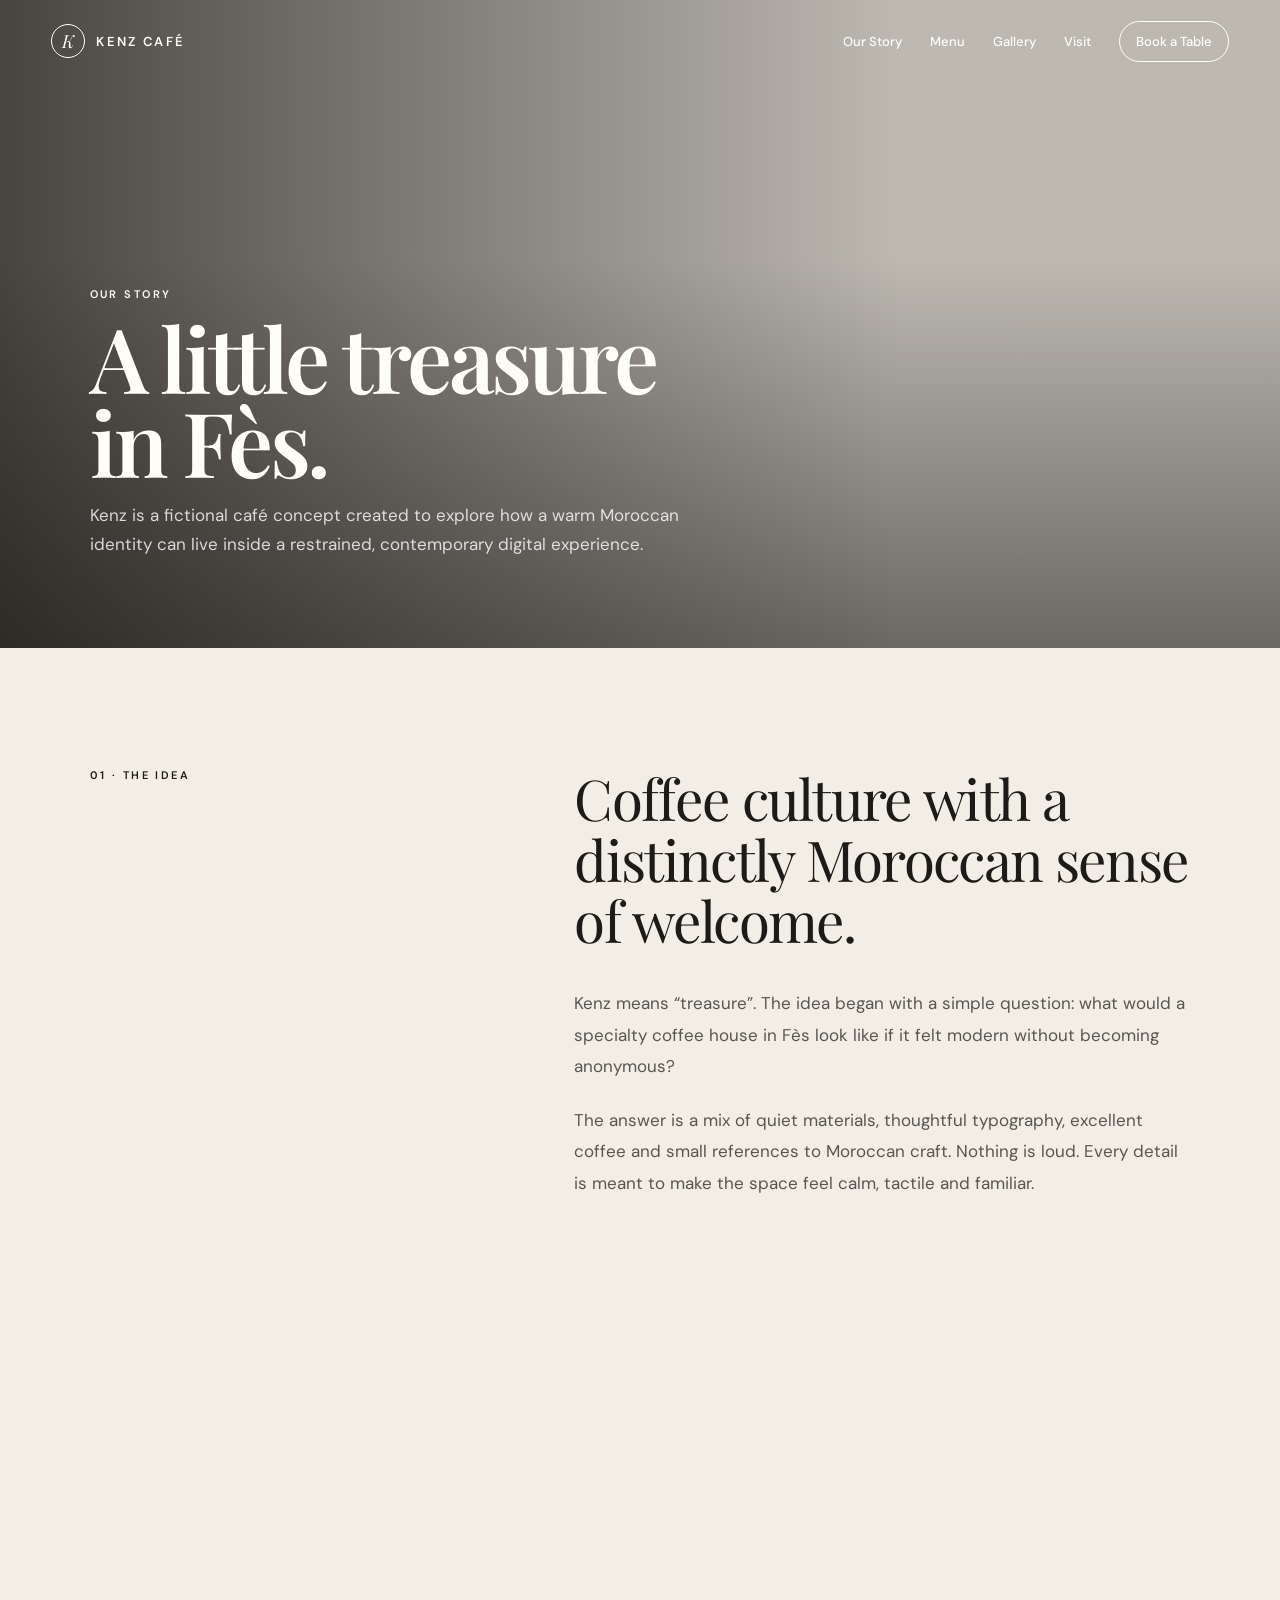
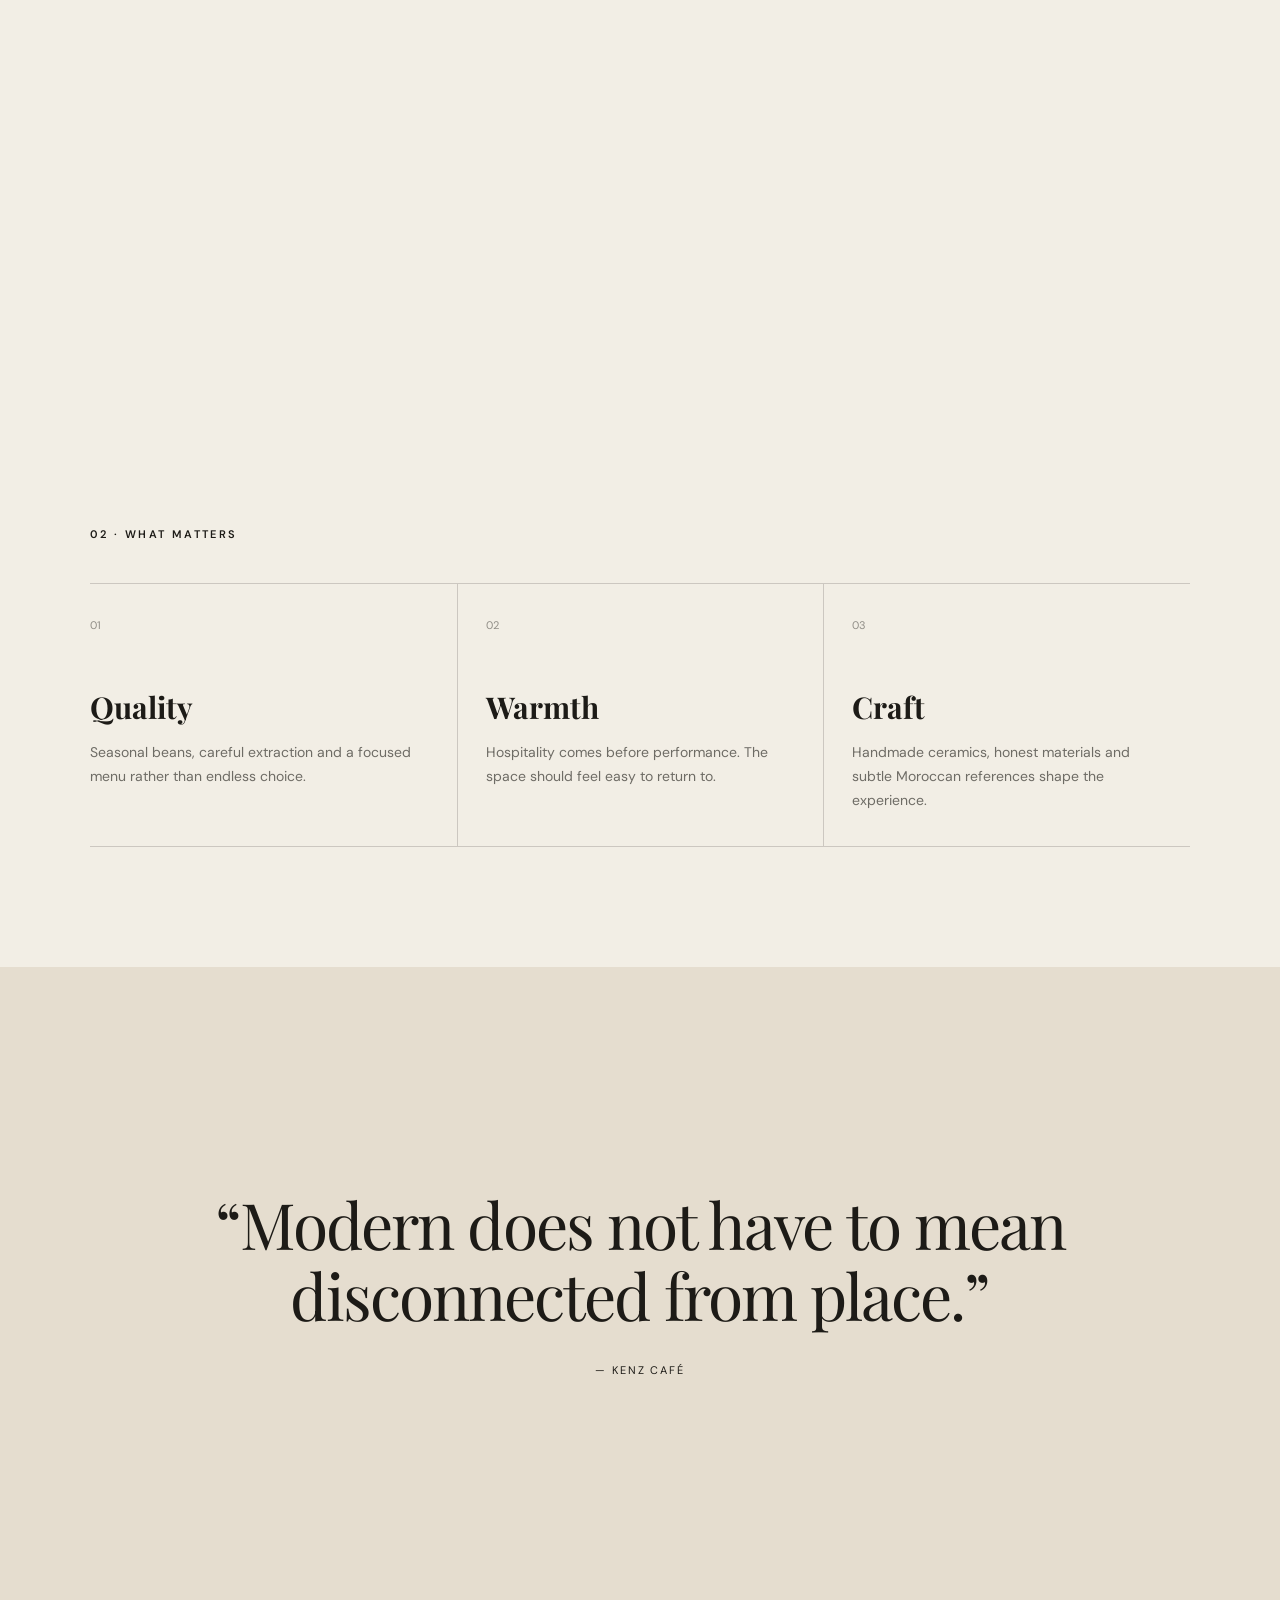
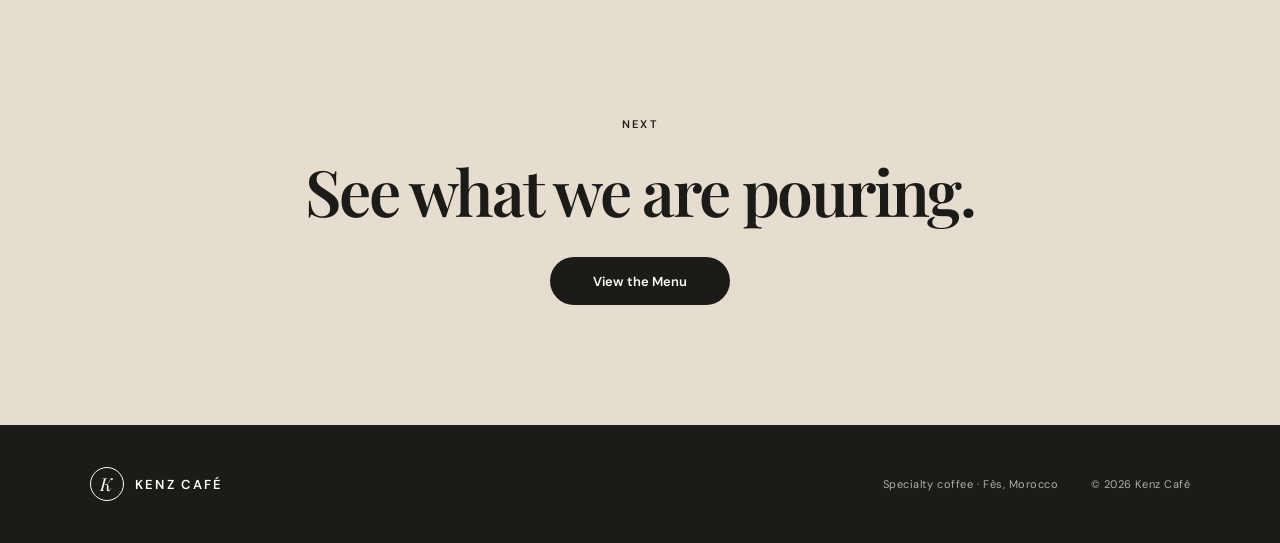
==== about.html @ d9c7d301 "Add About page" ====
<!DOCTYPE html>
<html lang="en">
<head>
  <meta charset="UTF-8" />
  <meta name="viewport" content="width=device-width, initial-scale=1.0" />
  <meta name="description" content="Discover Kenz Café, a contemporary Moroccan specialty coffee house in Fès." />
  <title>Our Story — Kenz Café</title>
  <link rel="preconnect" href="https://fonts.googleapis.com">
  <link rel="preconnect" href="https://fonts.gstatic.com" crossorigin>
  <link href="https://fonts.googleapis.com/css2?family=DM+Sans:wght@400;500;600&family=Playfair+Display:ital,wght@0,600;1,500&display=swap" rel="stylesheet">
  <link rel="stylesheet" href="styles.css" />
  <link rel="stylesheet" href="pages.css" />
</head>
<body data-page="about">
  <header class="site-header" id="siteHeader">
    <a class="brand" href="index.html" aria-label="Kenz Café home">
      <span class="brand-mark">K</span>
      <span class="brand-name">KENZ CAFÉ</span>
    </a>
    <button class="menu-toggle" id="menuToggle" aria-expanded="false" aria-controls="mainNav" aria-label="Open navigation">
      <span></span><span></span>
    </button>
    <nav class="main-nav" id="mainNav" aria-label="Main navigation">
      <a href="about.html" data-nav="about">Our Story</a>
      <a href="menu.html" data-nav="menu">Menu</a>
      <a href="gallery.html" data-nav="gallery">Gallery</a>
      <a href="contact.html" data-nav="contact">Visit</a>
      <a class="nav-cta" href="contact.html#booking">Book a Table</a>
    </nav>
  </header>

  <main>
    <section class="inner-hero" style="--inner-image:url('https://images.unsplash.com/photo-1498804103079-a6351b050096?auto=format&fit=crop&w=2200&q=88')">
      <div class="inner-hero-content">
        <p class="eyebrow">Our Story</p>
        <h1>A little treasure<br>in Fès.</h1>
        <p>Kenz is a fictional café concept created to explore how a warm Moroccan identity can live inside a restrained, contemporary digital experience.</p>
      </div>
    </section>

    <section class="section page-intro">
      <div class="section-kicker">01 · The idea</div>
      <div>
        <p class="lead">Coffee culture with a distinctly Moroccan sense of welcome.</p>
        <div class="prose" style="margin-top:38px">
          <p>Kenz means “treasure”. The idea began with a simple question: what would a specialty coffee house in Fès look like if it felt modern without becoming anonymous?</p>
          <p>The answer is a mix of quiet materials, thoughtful typography, excellent coffee and small references to Moroccan craft. Nothing is loud. Every detail is meant to make the space feel calm, tactile and familiar.</p>
        </div>
      </div>
    </section>

    <section class="full-bleed-photo" style="--photo:url('https://images.unsplash.com/photo-1445116572660-236099ec97a0?auto=format&fit=crop&w=2200&q=88')" aria-label="Warm coffee house interior"></section>

    <section class="section">
      <div class="section-kicker">02 · What matters</div>
      <div class="values-grid" style="margin-top:42px">
        <article class="value-card">
          <span class="value-number">01</span>
          <h3>Quality</h3>
          <p>Seasonal beans, careful extraction and a focused menu rather than endless choice.</p>
        </article>
        <article class="value-card">
          <span class="value-number">02</span>
          <h3>Warmth</h3>
          <p>Hospitality comes before performance. The space should feel easy to return to.</p>
        </article>
        <article class="value-card">
          <span class="value-number">03</span>
          <h3>Craft</h3>
          <p>Handmade ceramics, honest materials and subtle Moroccan references shape the experience.</p>
        </article>
      </div>
    </section>

    <section class="quote-section section">
      <blockquote>“Modern does not have to mean disconnected from place.”</blockquote>
      <span>— Kenz Café</span>
    </section>

    <section class="section page-cta">
      <div class="section-kicker">Next</div>
      <h2>See what we are pouring.</h2>
      <a class="btn btn-dark" href="menu.html">View the Menu</a>
    </section>
  </main>

  <footer>
    <a class="brand footer-brand" href="index.html">
      <span class="brand-mark">K</span>
      <span class="brand-name">KENZ CAFÉ</span>
    </a>
    <p>Specialty coffee · Fès, Morocco</p>
    <p>© <span id="year"></span> Kenz Café</p>
  </footer>

  <script src="script.js"></script>
</body>
</html>
---- styles.css ----
:root {
  --ink: #1d1b17;
  --paper: #f2eee5;
  --paper-2: #e5ddcf;
  --sand: #c6a77a;
  --brown: #6e4e35;
  --olive: #5d6650;
  --white: #fffdf8;
  --line: rgba(29, 27, 23, 0.18);
  --serif: "Playfair Display", Georgia, serif;
  --sans: "DM Sans", Arial, sans-serif;
}

* {
  box-sizing: border-box;
}

html {
  scroll-behavior: smooth;
}

body {
  margin: 0;
  color: var(--ink);
  background: var(--paper);
  font-family: var(--sans);
}

img {
  max-width: 100%;
}

a {
  color: inherit;
}

button,
a {
  -webkit-tap-highlight-color: transparent;
}

.site-header {
  position: fixed;
  z-index: 30;
  top: 0;
  left: 0;
  width: 100%;
  min-height: 82px;
  padding: 0 4vw;
  display: flex;
  align-items: center;
  justify-content: space-between;
  color: var(--white);
  transition: background .35s ease, color .35s ease, min-height .35s ease, box-shadow .35s ease;
}

.site-header.scrolled {
  color: var(--ink);
  background: rgba(242, 238, 229, .93);
  backdrop-filter: blur(14px);
  min-height: 68px;
  box-shadow: 0 1px 0 var(--line);
}

.brand {
  display: inline-flex;
  align-items: center;
  gap: 11px;
  text-decoration: none;
}

.brand-mark {
  width: 34px;
  height: 34px;
  border: 1px solid currentColor;
  border-radius: 50%;
  display: grid;
  place-items: center;
  font-family: var(--serif);
  font-style: italic;
  font-size: 18px;
}

.brand-name {
  font-size: 13px;
  font-weight: 600;
  letter-spacing: .18em;
}

.main-nav {
  display: flex;
  align-items: center;
  gap: 28px;
}

.main-nav a {
  text-decoration: none;
  font-size: 13px;
  font-weight: 500;
}

.nav-cta {
  border: 1px solid currentColor;
  padding: 11px 16px;
  border-radius: 999px;
}

.menu-toggle {
  display: none;
}

.hero {
  position: relative;
  min-height: 100svh;
  color: var(--white);
  display: grid;
  align-items: end;
  overflow: hidden;
}

.hero-media,
.hero-overlay {
  position: absolute;
  inset: 0;
}

.hero-media {
  background:
    url("https://images.unsplash.com/photo-1495474472287-4d71bcdd2085?auto=format&fit=crop&w=2200&q=88")
    center 55% / cover no-repeat;
  transform: scale(1.02);
}

.hero-overlay {
  background:
    linear-gradient(90deg, rgba(18,15,12,.78) 0%, rgba(18,15,12,.38) 48%, rgba(18,15,12,.12) 72%),
    linear-gradient(0deg, rgba(18,15,12,.42), transparent 45%);
}

.hero-content {
  position: relative;
  z-index: 2;
  width: min(780px, 82vw);
  padding: 0 0 10vh 7vw;
}

.eyebrow,
.section-kicker {
  font-size: 11px;
  text-transform: uppercase;
  letter-spacing: .22em;
  font-weight: 600;
}

.hero h1,
.section h2 {
  font-family: var(--serif);
  font-weight: 600;
  letter-spacing: -.035em;
}

.hero h1 {
  margin: 16px 0 20px;
  font-size: clamp(58px, 7vw, 108px);
  line-height: .92;
}

.hero h1 em {
  font-weight: 500;
}

.hero-copy {
  max-width: 560px;
  font-size: 17px;
  line-height: 1.7;
  color: rgba(255,255,255,.82);
}

.hero-actions {
  margin-top: 32px;
  display: flex;
  align-items: center;
  gap: 24px;
}

.btn {
  display: inline-flex;
  justify-content: center;
  align-items: center;
  min-height: 48px;
  padding: 0 22px;
  border-radius: 999px;
  text-decoration: none;
  font-size: 13px;
  font-weight: 600;
}

.btn-light {
  background: var(--white);
  color: var(--ink);
}

.btn-dark {
  background: var(--ink);
  color: var(--white);
}

.text-link {
  display: inline-flex;
  align-items: center;
  gap: 8px;
  text-decoration: none;
  font-size: 13px;
  font-weight: 600;
  padding-bottom: 5px;
  border-bottom: 1px solid currentColor;
}

.text-link span {
  transition: transform .2s ease;
}

.text-link:hover span {
  transform: translate(3px, -3px);
}

.light {
  color: var(--white);
}

.hero-note {
  position: absolute;
  z-index: 2;
  right: 4vw;
  bottom: 5vh;
  text-align: right;
  display: grid;
  gap: 4px;
}

.hero-note span {
  font-size: 11px;
  text-transform: uppercase;
  letter-spacing: .18em;
  opacity: .7;
}

.hero-note strong {
  font-size: 14px;
}

.section {
  padding: 120px 7vw;
}

.story-grid {
  margin-top: 42px;
  display: grid;
  grid-template-columns: 1.05fr .95fr;
  gap: 9vw;
  align-items: start;
}

.section h2 {
  margin: 0;
  font-size: clamp(44px, 5vw, 78px);
  line-height: 1;
}

.story-copy {
  max-width: 580px;
}

.story-copy p {
  margin: 0 0 22px;
  font-size: 17px;
  line-height: 1.85;
  color: rgba(29,27,23,.74);
}

.story-copy .text-link {
  margin-top: 18px;
}

.feature-image {
  position: relative;
  min-height: 72vh;
  margin: 0 2vw;
  background:
    url("https://images.unsplash.com/photo-1501339847302-ac426a4a7cbb?auto=format&fit=crop&w=2200&q=88")
    center / cover no-repeat;
}

.feature-badge {
  position: absolute;
  right: 5vw;
  bottom: 5vw;
  width: 190px;
  aspect-ratio: 1;
  background: var(--paper);
  border-radius: 50%;
  display: grid;
  place-content: center;
  text-align: center;
  gap: 6px;
}

.feature-badge span {
  font-size: 10px;
  text-transform: uppercase;
  letter-spacing: .16em;
}

.feature-badge strong {
  font-family: var(--serif);
  font-size: 24px;
}

.menu-section {
  background: var(--ink);
  color: var(--white);
}

.menu-heading {
  display: flex;
  justify-content: space-between;
  align-items: end;
  gap: 40px;
}

.menu-heading h2 {
  margin-top: 35px;
}

.menu-tabs {
  display: flex;
  gap: 8px;
  flex-wrap: wrap;
}

.tab {
  border: 1px solid rgba(255,255,255,.25);
  color: var(--white);
  background: transparent;
  padding: 10px 16px;
  border-radius: 999px;
  cursor: pointer;
  font: inherit;
  font-size: 12px;
}

.tab.active {
  color: var(--ink);
  background: var(--white);
}

.menu-list {
  margin-top: 70px;
  border-top: 1px solid rgba(255,255,255,.2);
}

.menu-item {
  display: grid;
  grid-template-columns: 90px 1fr auto;
  gap: 24px;
  align-items: baseline;
  padding: 25px 0;
  border-bottom: 1px solid rgba(255,255,255,.2);
  opacity: 0;
  transform: translateY(8px);
  animation: menuItemIn .35s ease forwards;
}

.menu-item-index {
  font-size: 11px;
  opacity: .45;
}

.menu-item-name {
  font-family: var(--serif);
  font-size: 30px;
}

.menu-item-desc {
  margin-top: 7px;
  max-width: 520px;
  font-size: 13px;
  line-height: 1.6;
  color: rgba(255,255,255,.62);
}

.menu-item-price {
  font-size: 14px;
  font-weight: 600;
}

@keyframes menuItemIn {
  to { opacity: 1; transform: translateY(0); }
}

.space-grid {
  margin-top: 44px;
  display: grid;
  grid-template-columns: 1.25fr .75fr;
  gap: 20px;
  align-items: end;
}

.space-card {
  margin: 0;
}

.space-card-large .space-image {
  min-height: 68vh;
}

.space-card:not(.space-card-large) .space-image {
  min-height: 47vh;
}

.space-image {
  background-size: cover;
  background-position: center;
}

.space-image-one {
  background-image: url("https://images.unsplash.com/photo-1442512595331-e89e73853f31?auto=format&fit=crop&w=1800&q=86");
}

.space-image-two {
  background-image: url("https://images.unsplash.com/photo-1511081692775-05d0f180a065?auto=format&fit=crop&w=1400&q=86");
}

.space-caption {
  padding-top: 13px;
  display: flex;
  justify-content: space-between;
  gap: 20px;
  font-size: 12px;
}

.space-caption span {
  opacity: .55;
}

.quote-section {
  min-height: 70vh;
  background: var(--paper-2);
  display: grid;
  place-content: center;
  text-align: center;
}

.quote-section blockquote {
  width: min(980px, 84vw);
  margin: 0 auto 32px;
  font-family: var(--serif);
  font-size: clamp(38px, 5vw, 72px);
  line-height: 1.12;
  letter-spacing: -.03em;
}

.quote-section > span {
  font-size: 11px;
  text-transform: uppercase;
  letter-spacing: .18em;
}

.contact {
  display: grid;
  grid-template-columns: 1fr 1fr;
  gap: 10vw;
  align-items: center;
}

.contact h2 {
  margin: 36px 0 24px;
}

.contact-copy p {
  max-width: 440px;
  line-height: 1.7;
  color: rgba(29,27,23,.65);
}

.contact-card {
  border-top: 1px solid var(--line);
}

.contact-row {
  padding: 20px 0;
  border-bottom: 1px solid var(--line);
  display: flex;
  justify-content: space-between;
  gap: 24px;
  font-size: 13px;
}

.contact-row span {
  opacity: .55;
}

.contact-row a {
  text-decoration: none;
}

.contact-card .btn {
  margin-top: 28px;
  width: 100%;
}

footer {
  padding: 42px 7vw;
  background: var(--ink);
  color: var(--white);
  display: grid;
  grid-template-columns: 1fr auto auto;
  gap: 32px;
  align-items: center;
  font-size: 11px;
  letter-spacing: .05em;
}

footer p {
  margin: 0;
  opacity: .65;
}

@media (max-width: 900px) {
  .site-header {
    min-height: 70px;
  }

  .menu-toggle {
    display: grid;
    place-content: center;
    width: 42px;
    height: 42px;
    border: 0;
    padding: 0;
    background: transparent;
    color: inherit;
    cursor: pointer;
    z-index: 32;
  }

  .menu-toggle span {
    width: 24px;
    height: 1px;
    background: currentColor;
    margin: 4px 0;
    transition: transform .25s ease;
  }

  .menu-toggle.open span:first-child {
    transform: translateY(4.5px) rotate(45deg);
  }

  .menu-toggle.open span:last-child {
    transform: translateY(-4.5px) rotate(-45deg);
  }

  .main-nav {
    position: fixed;
    inset: 0;
    background: var(--paper);
    color: var(--ink);
    flex-direction: column;
    justify-content: center;
    align-items: flex-start;
    padding: 12vw;
    gap: 26px;
    transform: translateX(100%);
    transition: transform .32s ease;
  }

  .main-nav.open {
    transform: translateX(0);
  }

  .main-nav a {
    font-family: var(--serif);
    font-size: 34px;
  }

  .nav-cta {
    font-family: var(--sans) !important;
    font-size: 13px !important;
  }

  .hero-content {
    width: 88vw;
    padding: 0 6vw 11vh;
  }

  .hero-note {
    display: none;
  }

  .section {
    padding: 90px 6vw;
  }

  .story-grid,
  .contact {
    grid-template-columns: 1fr;
    gap: 48px;
  }

  .menu-heading {
    display: grid;
    align-items: start;
  }

  .menu-tabs {
    margin-top: 10px;
  }

  .space-grid {
    grid-template-columns: 1fr;
  }

  .space-card-large .space-image,
  .space-card:not(.space-card-large) .space-image {
    min-height: 60vh;
  }

  footer {
    grid-template-columns: 1fr;
  }
}

@media (max-width: 560px) {
  .hero h1 {
    font-size: 54px;
  }

  .hero-copy {
    font-size: 15px;
  }

  .hero-actions {
    align-items: flex-start;
    flex-direction: column;
  }

  .section {
    padding: 76px 6vw;
  }

  .menu-item {
    grid-template-columns: 36px 1fr auto;
    gap: 12px;
  }

  .menu-item-name {
    font-size: 24px;
  }

  .menu-item-desc {
    padding-right: 8px;
  }

  .feature-image {
    min-height: 62vh;
    margin: 0;
  }

  .feature-badge {
    width: 145px;
    right: 24px;
    bottom: 24px;
  }

  .feature-badge strong {
    font-size: 19px;
  }

  .contact-row {
    flex-direction: column;
    gap: 7px;
  }
}

@media (prefers-reduced-motion: reduce) {
  html {
    scroll-behavior: auto;
  }

  *,
  *::before,
  *::after {
    animation-duration: .01ms !important;
    animation-iteration-count: 1 !important;
    transition-duration: .01ms !important;
  }
}
---- pages.css ----
/* Inner pages for MAQTA Lab 01 — Kenz Café */

.main-nav a.active {
  opacity: 1;
  position: relative;
}

.main-nav a.active::after {
  content: "";
  position: absolute;
  left: 0;
  right: 0;
  bottom: -8px;
  height: 1px;
  background: currentColor;
}

.inner-hero {
  position: relative;
  min-height: 72svh;
  display: grid;
  align-items: end;
  color: var(--white);
  overflow: hidden;
}

.inner-hero::before,
.inner-hero::after {
  content: "";
  position: absolute;
  inset: 0;
}

.inner-hero::before {
  background: var(--inner-image) center / cover no-repeat;
  transform: scale(1.02);
}

.inner-hero::after {
  background: linear-gradient(90deg, rgba(18,15,12,.76), rgba(18,15,12,.24) 70%),
              linear-gradient(0deg, rgba(18,15,12,.48), transparent 60%);
}

.inner-hero-content {
  position: relative;
  z-index: 2;
  padding: 0 7vw 8vh;
  width: min(950px, 90vw);
}

.inner-hero h1 {
  margin: 14px 0 18px;
  font-family: var(--serif);
  font-size: clamp(58px, 7vw, 108px);
  line-height: .94;
  letter-spacing: -.04em;
  font-weight: 600;
}

.inner-hero p:last-child {
  max-width: 610px;
  line-height: 1.7;
  color: rgba(255,255,255,.8);
  font-size: 17px;
}

.page-intro {
  display: grid;
  grid-template-columns: .75fr 1.25fr;
  gap: 9vw;
  align-items: start;
}

.page-intro .lead {
  margin: 0;
  font-family: var(--serif);
  font-size: clamp(36px, 4.4vw, 68px);
  line-height: 1.08;
  letter-spacing: -.03em;
}

.prose {
  max-width: 700px;
}

.prose p {
  margin: 0 0 22px;
  font-size: 17px;
  line-height: 1.85;
  color: rgba(29,27,23,.72);
}

.values-grid {
  display: grid;
  grid-template-columns: repeat(3, 1fr);
  border-top: 1px solid var(--line);
}

.value-card {
  padding: 34px 28px 34px 0;
  border-bottom: 1px solid var(--line);
}

.value-card + .value-card {
  padding-left: 28px;
  border-left: 1px solid var(--line);
}

.value-number {
  display: block;
  margin-bottom: 55px;
  font-size: 11px;
  opacity: .45;
}

.value-card h3 {
  margin: 0 0 14px;
  font-family: var(--serif);
  font-size: 30px;
}

.value-card p {
  margin: 0;
  line-height: 1.7;
  color: rgba(29,27,23,.62);
  font-size: 14px;
}

.full-bleed-photo {
  min-height: 74vh;
  margin: 0 2vw;
  background: var(--photo) center / cover no-repeat;
}

.menu-page .menu-section {
  min-height: 80vh;
}

.menu-note {
  padding-top: 28px;
  color: rgba(255,255,255,.54);
  font-size: 12px;
  line-height: 1.6;
}

.gallery-section {
  padding-top: 60px;
}

.gallery-grid {
  display: grid;
  grid-template-columns: repeat(12, 1fr);
  gap: 18px;
}

.gallery-card {
  margin: 0;
}

.gallery-card:nth-child(1),
.gallery-card:nth-child(4) {
  grid-column: span 7;
}

.gallery-card:nth-child(2),
.gallery-card:nth-child(3) {
  grid-column: span 5;
}

.gallery-card:nth-child(5),
.gallery-card:nth-child(6) {
  grid-column: span 6;
}

.gallery-photo {
  min-height: 54vh;
  background: var(--gallery-image) center / cover no-repeat;
}

.gallery-card:nth-child(1) .gallery-photo,
.gallery-card:nth-child(4) .gallery-photo {
  min-height: 72vh;
}

.gallery-card figcaption {
  display: flex;
  justify-content: space-between;
  gap: 20px;
  padding: 12px 0 24px;
  font-size: 12px;
}

.gallery-card figcaption span {
  opacity: .5;
}

.contact-layout {
  display: grid;
  grid-template-columns: .82fr 1.18fr;
  gap: 9vw;
  align-items: start;
}

.contact-details h2 {
  margin: 34px 0 22px;
}

.contact-details > p {
  max-width: 450px;
  line-height: 1.75;
  color: rgba(29,27,23,.66);
}

.detail-list {
  margin-top: 48px;
  border-top: 1px solid var(--line);
}

.detail-row {
  display: grid;
  grid-template-columns: 120px 1fr;
  gap: 20px;
  padding: 18px 0;
  border-bottom: 1px solid var(--line);
  font-size: 13px;
}

.detail-row span {
  opacity: .48;
}

.detail-row a {
  text-decoration: none;
}

.booking-form {
  padding: 34px;
  background: var(--white);
}

.booking-form h3 {
  margin: 0 0 8px;
  font-family: var(--serif);
  font-size: 34px;
}

.booking-form > p {
  margin: 0 0 30px;
  color: rgba(29,27,23,.6);
  line-height: 1.65;
  font-size: 14px;
}

.form-grid {
  display: grid;
  grid-template-columns: 1fr 1fr;
  gap: 18px;
}

.field {
  display: grid;
  gap: 8px;
}

.field.full {
  grid-column: 1 / -1;
}

.field label {
  font-size: 11px;
  text-transform: uppercase;
  letter-spacing: .12em;
  font-weight: 600;
}

.field input,
.field select,
.field textarea {
  width: 100%;
  border: 1px solid var(--line);
  border-radius: 0;
  background: transparent;
  color: var(--ink);
  padding: 14px 13px;
  font: inherit;
  font-size: 14px;
  outline: none;
}

.field textarea {
  min-height: 120px;
  resize: vertical;
}

.field input:focus,
.field select:focus,
.field textarea:focus {
  border-color: var(--ink);
}

.field-error {
  min-height: 16px;
  margin: 0;
  font-size: 11px;
  color: #9a3f31;
}

.booking-form .btn {
  margin-top: 22px;
  width: 100%;
  border: 0;
  cursor: pointer;
}

.form-status {
  margin: 16px 0 0;
  min-height: 22px;
  font-size: 13px;
  line-height: 1.5;
}

.form-status.success {
  color: #536246;
}

.page-cta {
  background: var(--paper-2);
  text-align: center;
}

.page-cta h2 {
  margin: 28px auto 34px;
  max-width: 900px;
}

.page-cta .btn {
  min-width: 180px;
}

@media (max-width: 900px) {
  .main-nav a.active::after {
    display: none;
  }

  .inner-hero {
    min-height: 66svh;
  }

  .inner-hero-content {
    padding: 0 6vw 8vh;
  }

  .page-intro,
  .contact-layout {
    grid-template-columns: 1fr;
    gap: 48px;
  }

  .values-grid {
    grid-template-columns: 1fr;
  }

  .value-card,
  .value-card + .value-card {
    padding: 28px 0;
    border-left: 0;
  }

  .value-number {
    margin-bottom: 28px;
  }

  .gallery-card:nth-child(n) {
    grid-column: span 6;
  }

  .gallery-card:nth-child(n) .gallery-photo {
    min-height: 54vh;
  }
}

@media (max-width: 560px) {
  .inner-hero h1 {
    font-size: 54px;
  }

  .inner-hero p:last-child {
    font-size: 15px;
  }

  .full-bleed-photo {
    margin: 0;
    min-height: 60vh;
  }

  .gallery-grid {
    grid-template-columns: 1fr;
  }

  .gallery-card:nth-child(n) {
    grid-column: 1;
  }

  .gallery-card:nth-child(n) .gallery-photo {
    min-height: 58vh;
  }

  .booking-form {
    padding: 24px 20px;
  }

  .form-grid {
    grid-template-columns: 1fr;
  }

  .field.full {
    grid-column: auto;
  }

  .detail-row {
    grid-template-columns: 1fr;
    gap: 6px;
  }
}
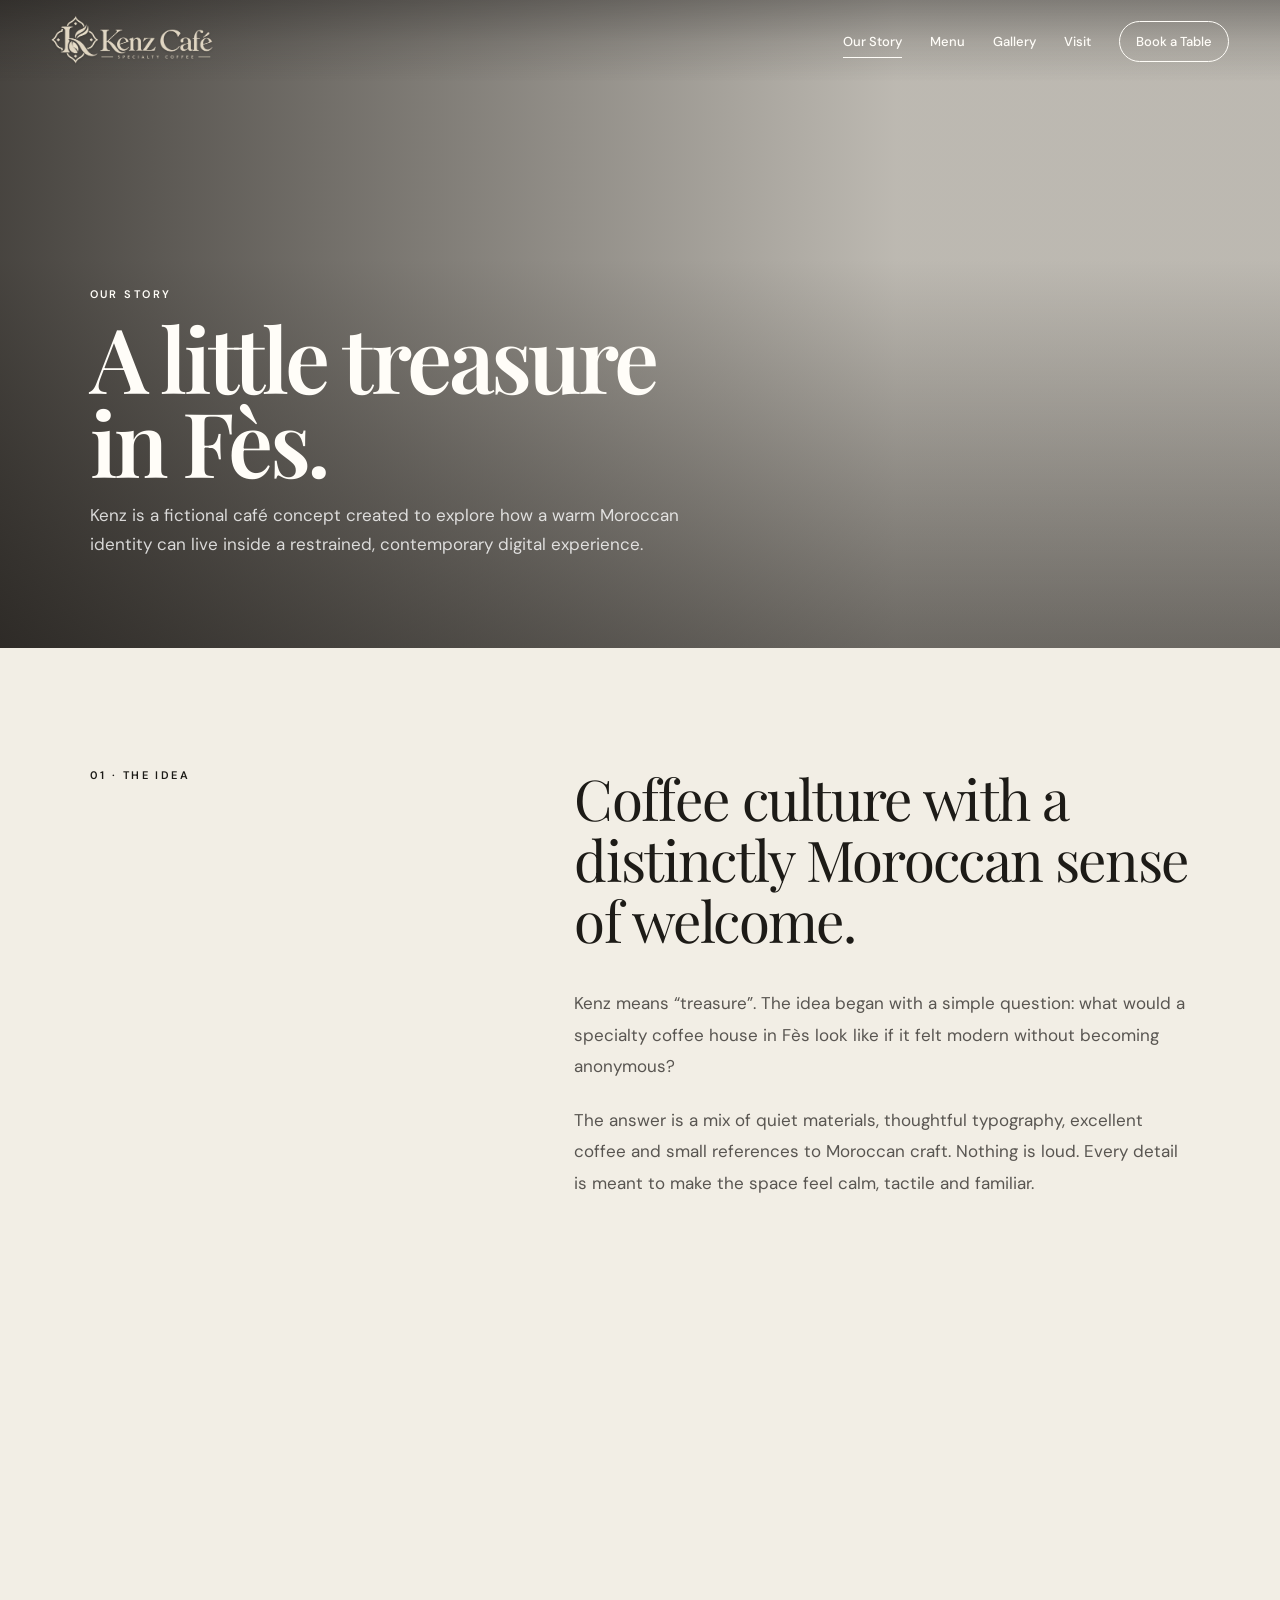
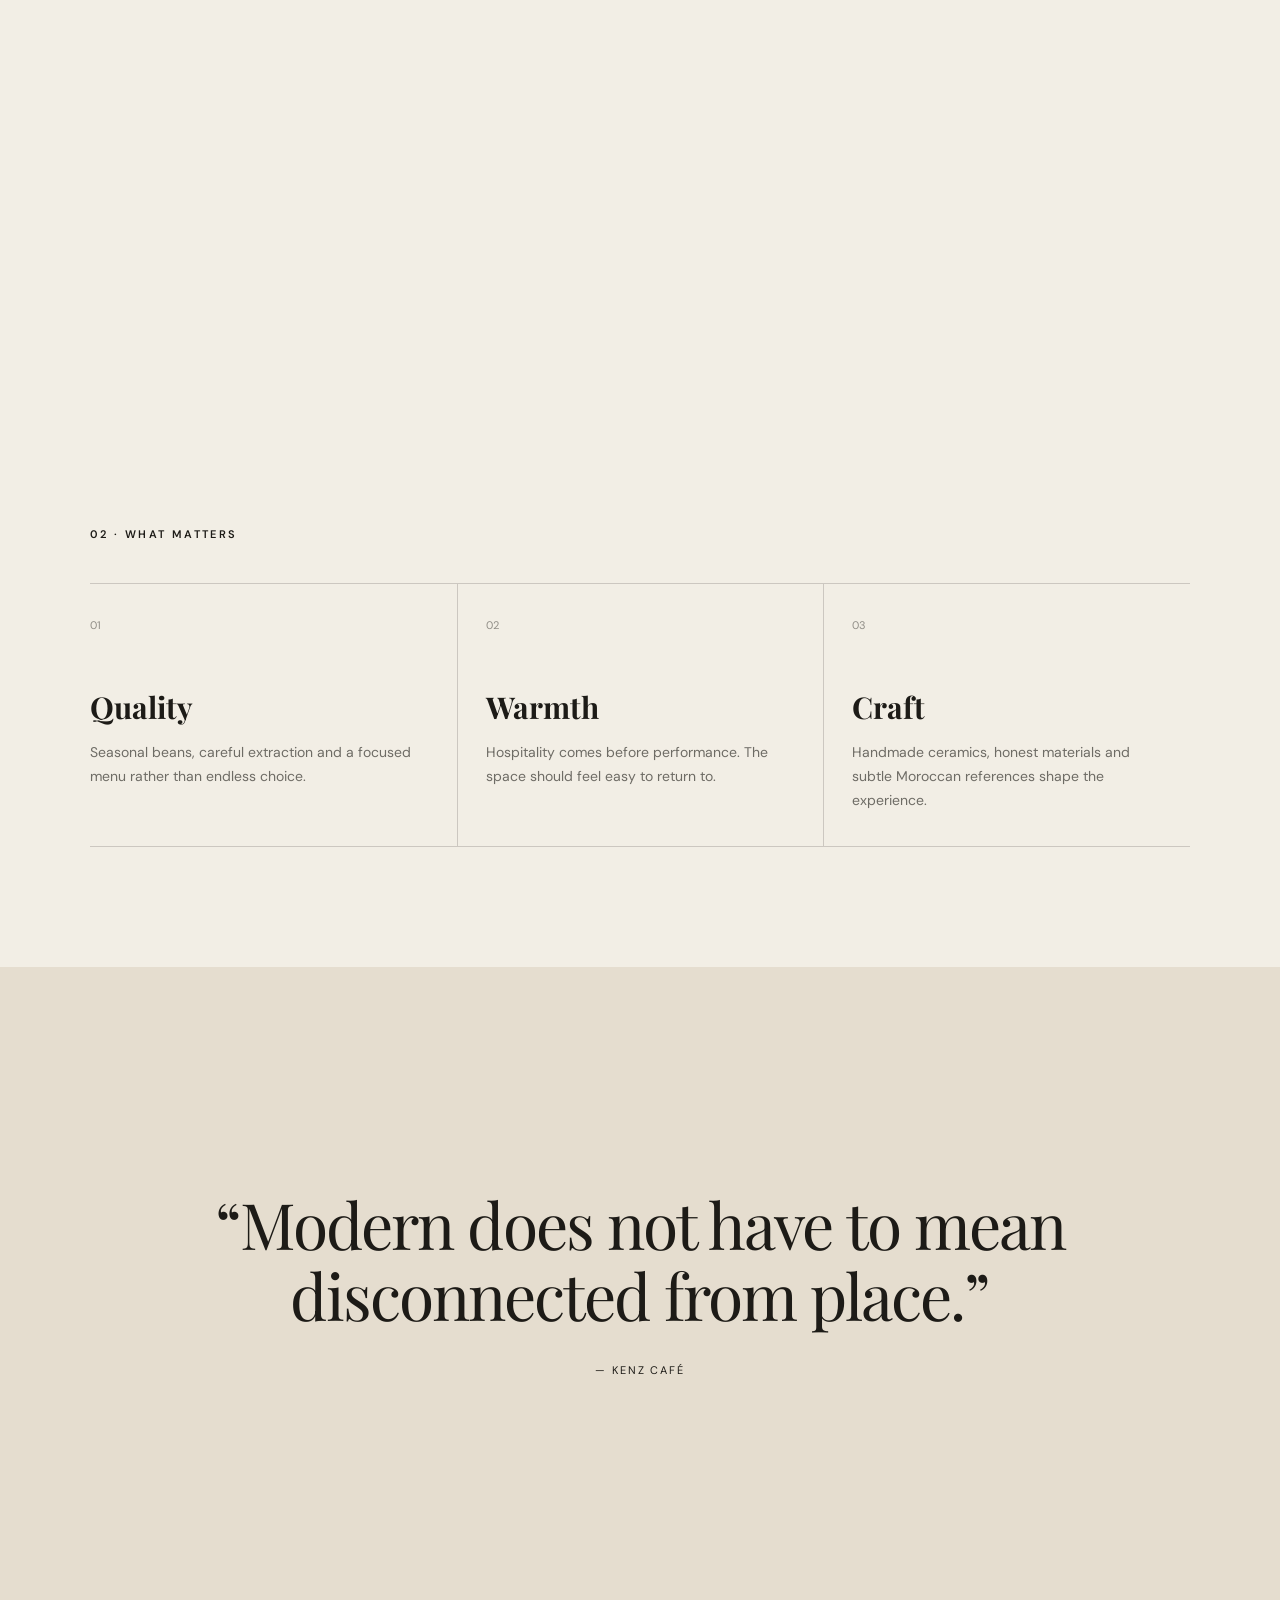
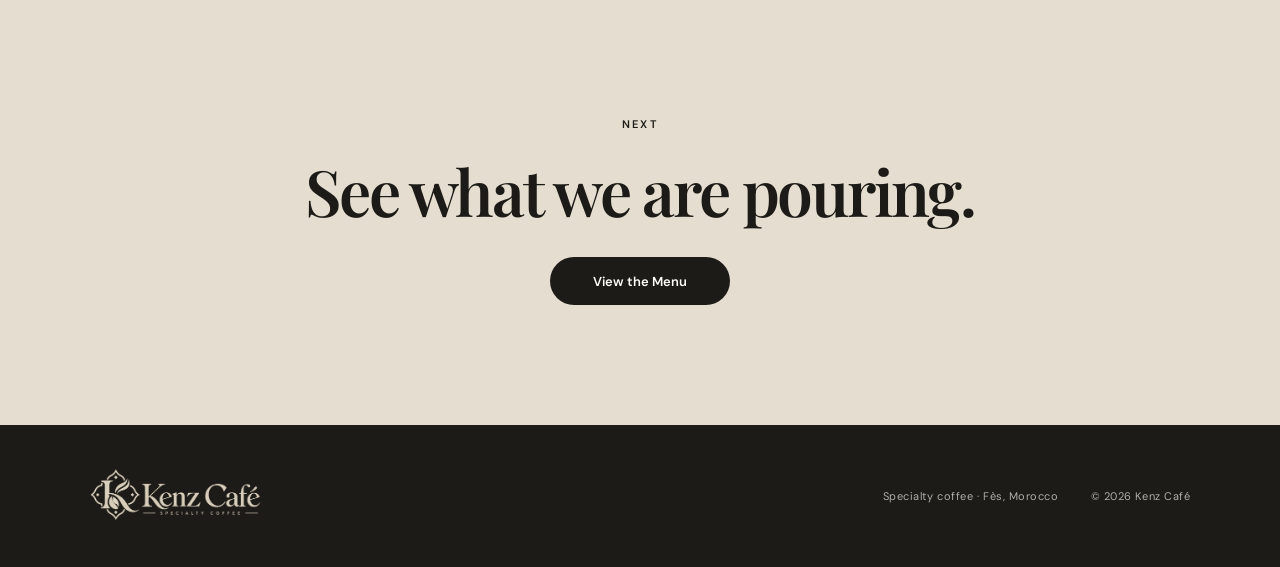
==== commit 4f00c7a1: "Add files via upload" ====
--- a/about.html
+++ b/about.html
@@ -14,9 +14,13 @@
 <body data-page="about">
   <header class="site-header" id="siteHeader">
     <a class="brand" href="index.html" aria-label="Kenz Café home">
-      <span class="brand-mark">K</span>
-      <span class="brand-name">KENZ CAFÉ</span>
+      <span class="brand-lockup">
+        <img class="brand-logo brand-logo--light" src="assets/kenz-logo-light.webp" alt="Kenz Café" width="420" height="140" />
+        <img class="brand-logo brand-logo--dark" src="assets/kenz-logo-dark.webp" alt="" aria-hidden="true" width="420" height="140" />
+      </span>
+      <span class="sr-only">Kenz Café</span>
     </a>
+
     <button class="menu-toggle" id="menuToggle" aria-expanded="false" aria-controls="mainNav" aria-label="Open navigation">
       <span></span><span></span>
     </button>
@@ -84,10 +88,11 @@
     </section>
   </main>
 
-  <footer>
-    <a class="brand footer-brand" href="index.html">
-      <span class="brand-mark">K</span>
-      <span class="brand-name">KENZ CAFÉ</span>
+<footer>
+    <a class="brand footer-brand" href="index.html" aria-label="Kenz Café home">
+      <span class="brand-lockup">
+        <img class="brand-logo footer-logo" src="assets/kenz-logo-light.webp" alt="Kenz Café" width="420" height="140" />
+      </span>
     </a>
     <p>Specialty coffee · Fès, Morocco</p>
     <p>© <span id="year"></span> Kenz Café</p>
--- a/styles.css
+++ b/styles.css
@@ -51,40 +51,66 @@
   align-items: center;
   justify-content: space-between;
   color: var(--white);
+  background: linear-gradient(180deg, rgba(10, 8, 7, .34) 0%, rgba(10, 8, 7, .12) 52%, rgba(10, 8, 7, 0) 100%);
   transition: background .35s ease, color .35s ease, min-height .35s ease, box-shadow .35s ease;
 }
 
-.site-header.scrolled {
+.site-header.scrolled,
+.site-header.menu-open {
   color: var(--ink);
-  background: rgba(242, 238, 229, .93);
+  background: rgba(242, 238, 229, .94);
   backdrop-filter: blur(14px);
   min-height: 68px;
   box-shadow: 0 1px 0 var(--line);
 }
 
+.site-header.scrolled .brand-logo--light,
+.site-header.menu-open .brand-logo--light {
+  display: none;
+}
+
+.site-header.scrolled .brand-logo--dark,
+.site-header.menu-open .brand-logo--dark {
+  display: block;
+}
+
 .brand {
   display: inline-flex;
   align-items: center;
-  gap: 11px;
   text-decoration: none;
-}
-
-.brand-mark {
-  width: 34px;
-  height: 34px;
-  border: 1px solid currentColor;
-  border-radius: 50%;
-  display: grid;
-  place-items: center;
-  font-family: var(--serif);
-  font-style: italic;
-  font-size: 18px;
-}
-
-.brand-name {
-  font-size: 13px;
-  font-weight: 600;
-  letter-spacing: .18em;
+  flex: 0 0 auto;
+}
+
+.brand-lockup {
+  display: block;
+  width: clamp(150px, 13vw, 190px);
+  line-height: 0;
+}
+
+.brand-logo {
+  display: block;
+  width: 100%;
+  height: auto;
+}
+
+.brand-logo--light {
+  filter: drop-shadow(0 1px 1px rgba(0, 0, 0, .18));
+}
+
+.brand-logo--dark {
+  display: none;
+}
+
+.sr-only {
+  position: absolute;
+  width: 1px;
+  height: 1px;
+  padding: 0;
+  margin: -1px;
+  overflow: hidden;
+  clip: rect(0, 0, 0, 0);
+  white-space: nowrap;
+  border: 0;
 }
 
 .main-nav {
@@ -519,6 +545,14 @@
   align-items: center;
   font-size: 11px;
   letter-spacing: .05em;
+}
+
+.footer-brand .brand-lockup {
+  width: 176px;
+}
+
+.footer-logo {
+  opacity: .96;
 }
 
 footer p {
@@ -695,3 +729,26 @@
     transition-duration: .01ms !important;
   }
 }
+
+
+@media (max-width: 900px) {
+  .brand-lockup {
+    width: 156px;
+  }
+
+  .site-header.menu-open {
+    min-height: 100dvh;
+    align-items: flex-start;
+    padding-top: 14px;
+  }
+}
+
+@media (max-width: 560px) {
+  .brand-lockup {
+    width: 144px;
+  }
+
+  .footer-brand .brand-lockup {
+    width: 160px;
+  }
+}
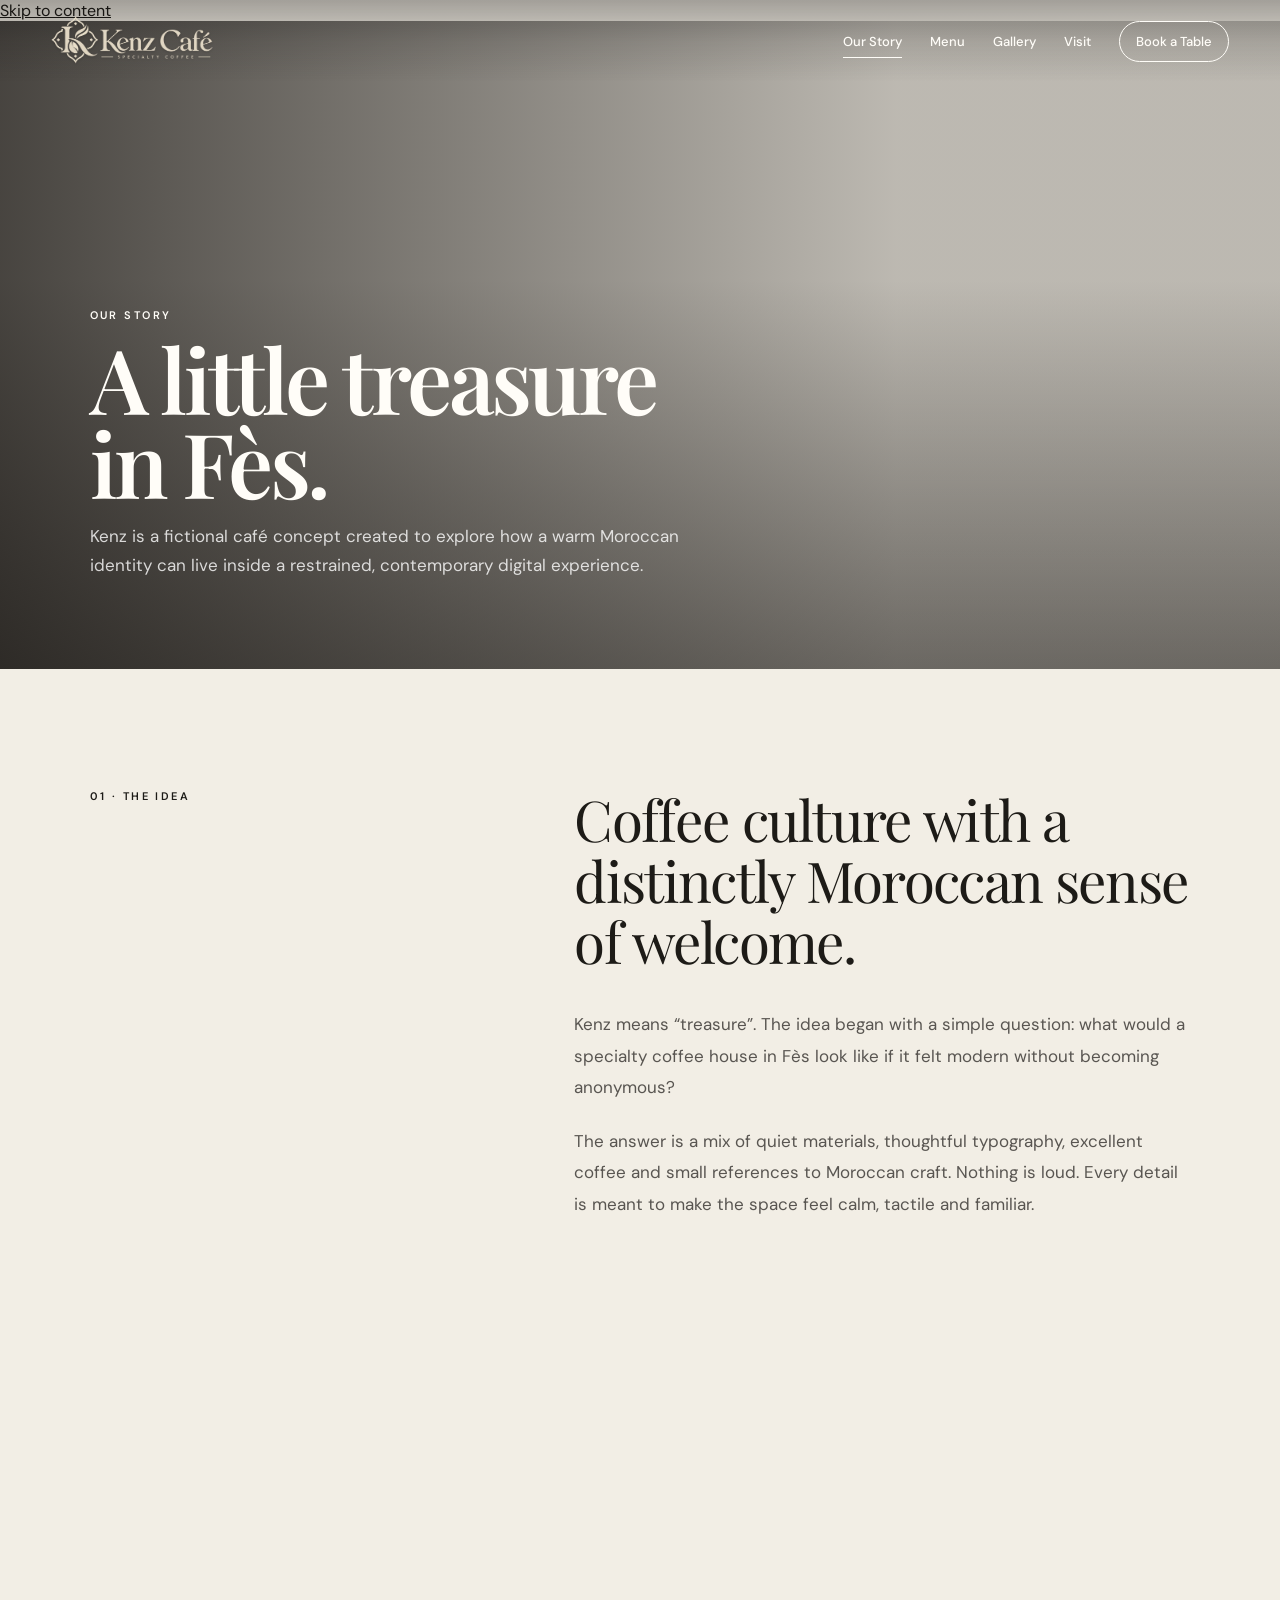
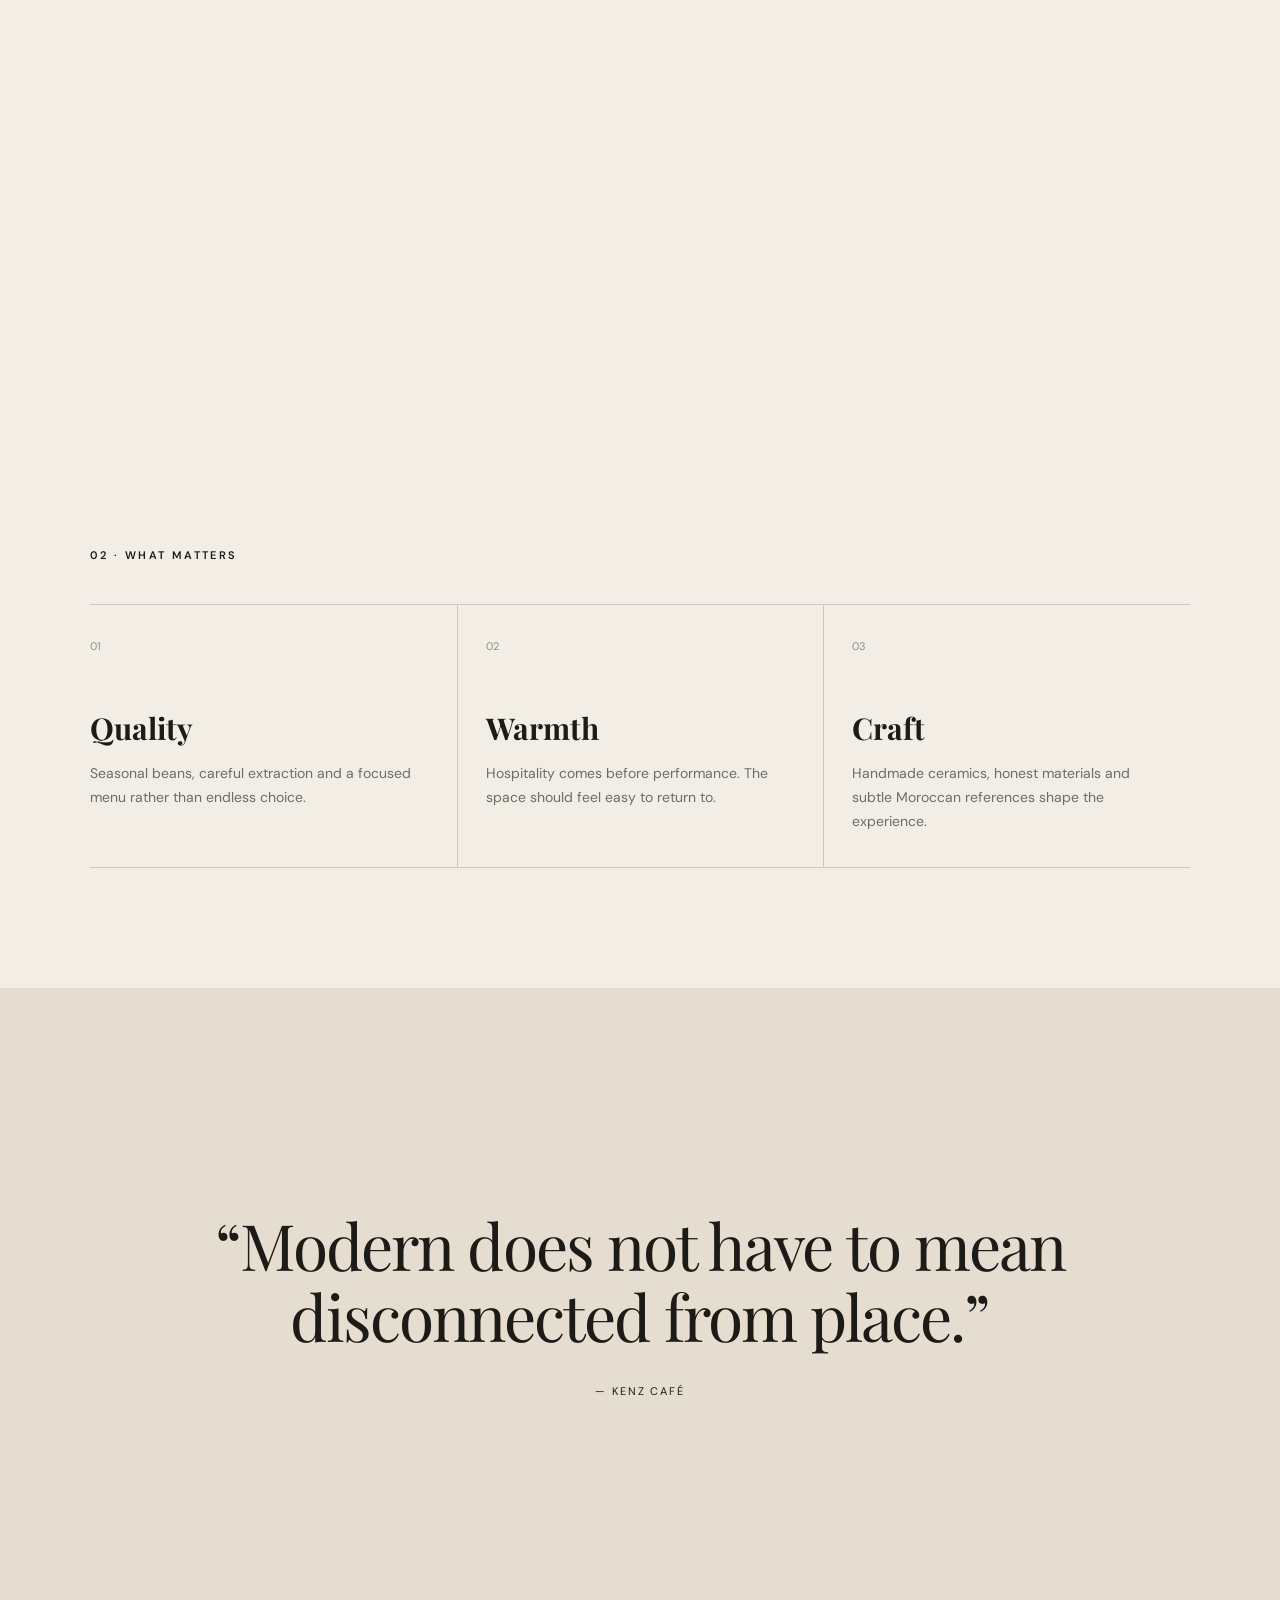
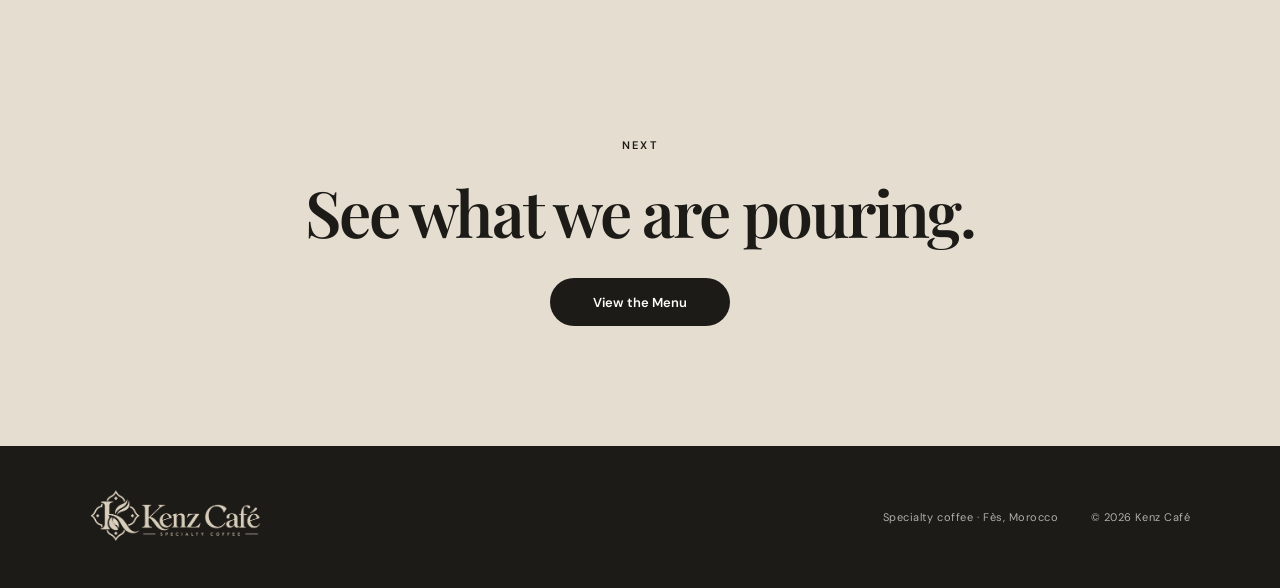
==== commit 5d3a7ca5: "Add final SEO and accessibility to story page" ====
--- a/about.html
+++ b/about.html
@@ -3,15 +3,37 @@
 <head>
   <meta charset="UTF-8" />
   <meta name="viewport" content="width=device-width, initial-scale=1.0" />
-  <meta name="description" content="Discover Kenz Café, a contemporary Moroccan specialty coffee house in Fès." />
-  <title>Our Story — Kenz Café</title>
-  <link rel="preconnect" href="https://fonts.googleapis.com">
-  <link rel="preconnect" href="https://fonts.gstatic.com" crossorigin>
+  <meta name="description" content="Discover the story and design direction behind Kenz Café, a contemporary Moroccan specialty coffee concept inspired by Fès." />
+  <meta name="robots" content="index,follow,max-image-preview:large" />
+  <meta name="theme-color" content="#1d1b17" />
+  <link rel="canonical" href="https://azar-pro.github.io/maqta-lab-01-kenz-cafe/about.html" />
+  <link rel="icon" href="assets/favicon.svg" type="image/svg+xml" />
+
+  <meta property="og:type" content="website" />
+  <meta property="og:site_name" content="Kenz Café" />
+  <meta property="og:title" content="Our Story — Kenz Café" />
+  <meta property="og:description" content="Discover the story and design direction behind Kenz Café, a contemporary Moroccan specialty coffee concept inspired by Fès." />
+  <meta property="og:url" content="https://azar-pro.github.io/maqta-lab-01-kenz-cafe/about.html" />
+  <meta property="og:image" content="https://images.unsplash.com/photo-1498804103079-a6351b050096?auto=format&fit=crop&w=1200&h=630&q=85" />
+  <meta property="og:image:alt" content="Kenz Café specialty coffee concept in Fès" />
+
+  <meta name="twitter:card" content="summary_large_image" />
+  <meta name="twitter:title" content="Our Story — Kenz Café" />
+  <meta name="twitter:description" content="Discover the story and design direction behind Kenz Café, a contemporary Moroccan specialty coffee concept inspired by Fès." />
+  <meta name="twitter:image" content="https://images.unsplash.com/photo-1498804103079-a6351b050096?auto=format&fit=crop&w=1200&h=630&q=85" />
+
+  <link rel="preconnect" href="https://fonts.googleapis.com" />
+  <link rel="preconnect" href="https://fonts.gstatic.com" crossorigin />
+  <link rel="preconnect" href="https://images.unsplash.com" />
+  <link rel="dns-prefetch" href="//images.unsplash.com" />
+  <link rel="preload" as="image" href="https://images.unsplash.com/photo-1498804103079-a6351b050096?auto=format&fit=crop&w=1800&q=82" fetchpriority="high" />
   <link href="https://fonts.googleapis.com/css2?family=DM+Sans:wght@400;500;600&family=Playfair+Display:ital,wght@0,600;1,500&display=swap" rel="stylesheet">
   <link rel="stylesheet" href="styles.css" />
   <link rel="stylesheet" href="pages.css" />
+  <title>Our Story — Kenz Café</title>
 </head>
 <body data-page="about">
+  <a class="skip-link" href="#main-content">Skip to content</a>
   <header class="site-header" id="siteHeader">
     <a class="brand" href="index.html" aria-label="Kenz Café home">
       <span class="brand-lockup">
@@ -33,7 +55,7 @@
     </nav>
   </header>
 
-  <main>
+  <main id="main-content">
     <section class="inner-hero" style="--inner-image:url('https://images.unsplash.com/photo-1498804103079-a6351b050096?auto=format&fit=crop&w=2200&q=88')">
       <div class="inner-hero-content">
         <p class="eyebrow">Our Story</p>
@@ -88,7 +110,7 @@
     </section>
   </main>
 
-<footer>
+  <footer>
     <a class="brand footer-brand" href="index.html" aria-label="Kenz Café home">
       <span class="brand-lockup">
         <img class="brand-logo footer-logo" src="assets/kenz-logo-light.webp" alt="Kenz Café" width="420" height="140" />
@@ -98,6 +120,6 @@
     <p>© <span id="year"></span> Kenz Café</p>
   </footer>
 
-  <script src="script.js"></script>
+  <script src="script.js" defer></script>
 </body>
 </html>
